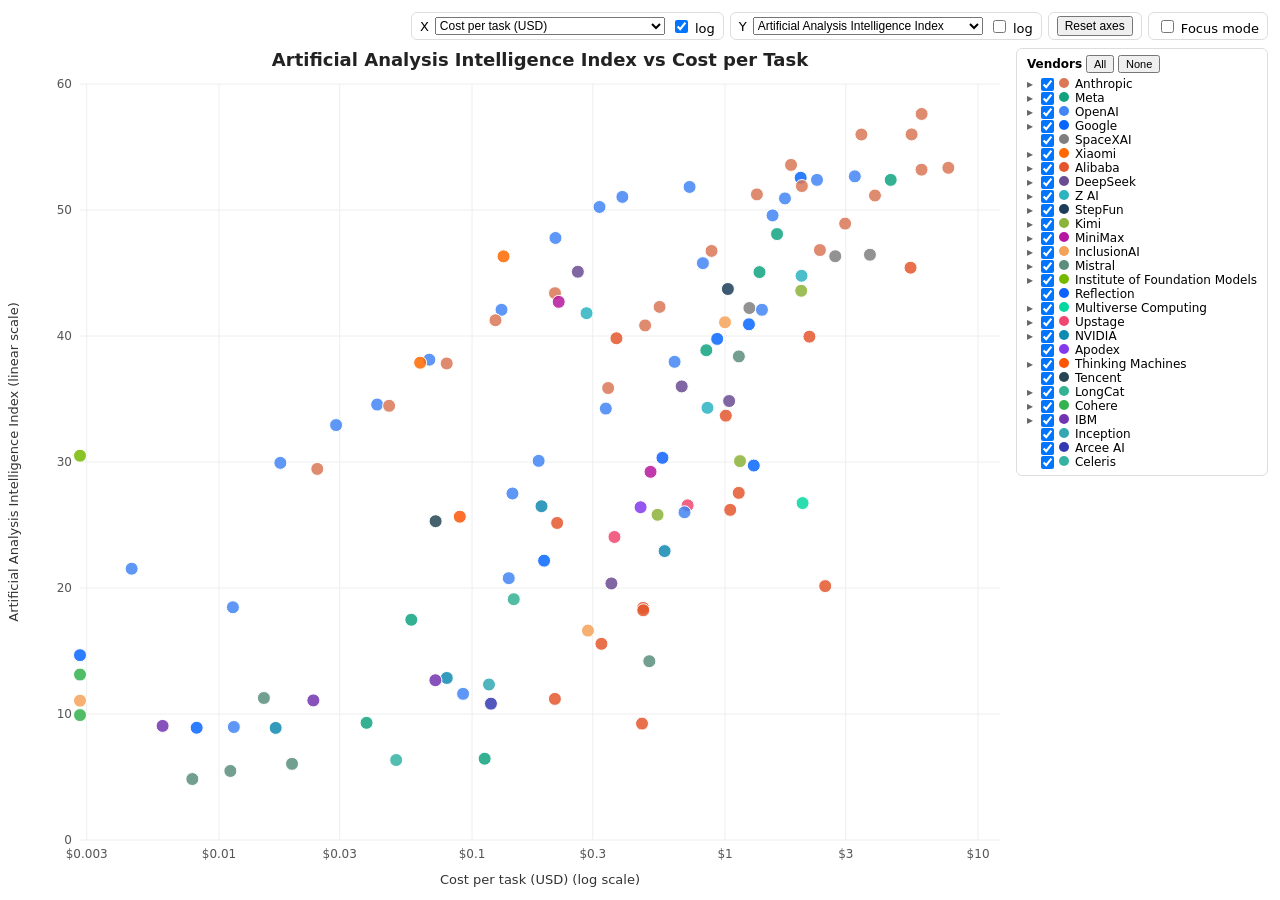
==== intelligence-vs-cost.html @ dbe0ba4b "Initial commit" ====
<!doctype html>
<html lang="en">
<head>
  <meta charset="utf-8">
  <meta name="viewport" content="width=device-width, initial-scale=1">
  <title>AI Model Explorer</title>
  <link rel="stylesheet" href="aa-plot.css">
</head>
<body>
  <!-- Chart (SVG is drawn here by aa-plot.js) -->
  <div id="plot"></div>

  <!-- Hover tooltip -->
  <div id="tip"></div>

  <!-- Vendor / model legend -->
  <div id="leg"></div>

  <!-- Toolbar -->
  <div id="bar">
    <span>
      X <select id="xsel" autocomplete="off"></select>
      <label><input type="checkbox" id="xlog" checked autocomplete="off"> log</label>
    </span>
    <span>
      Y <select id="ysel" autocomplete="off"></select>
      <label><input type="checkbox" id="ylog" autocomplete="off"> log</label>
    </span>
    <span>
      <button id="axreset" title="Reset X/Y to cost (log) vs intelligence">Reset axes</button>
    </span>
    <span>
      <label><input type="checkbox" id="focussw" autocomplete="off"> Focus mode</label>
    </span>
  </div>

  <script src="aa-data.js"></script>
  <script src="aa-plot.js"></script>
</body>
</html>
---- aa-plot.css ----
/* AI Model Explorer – styles */

/* ------------------------------------------------------------------ */
/* Page                                                                */
/* ------------------------------------------------------------------ */

html,
body {
  margin: 0;
  height: 100%;
  overflow: hidden;
  background: #fff;
  font-family: system-ui, sans-serif;
}

/* ------------------------------------------------------------------ */
/* Chart                                                               */
/* ------------------------------------------------------------------ */

#plot {
  position: fixed;
  inset: 0;
}

svg {
  display: block;
  width: 100%;
  height: 100%;
}

.ax text {
  font-size: 12px;
  fill: #555;
}

.grid line {
  stroke: #eee;
}

/* Data point */
.dot {
  stroke: #fff;
  stroke-width: 1;
  cursor: pointer;
}

/* Data point under the cursor (overrides the focus-mode vendor ring) */
.dot.hl {
  stroke: #000 !important;
  stroke-width: 2.5 !important;
}

/* ------------------------------------------------------------------ */
/* Tooltip                                                             */
/* ------------------------------------------------------------------ */

#tip {
  position: fixed;
  display: none;
  max-width: 440px;
  padding: 8px 10px;
  border-radius: 6px;
  background: rgba(20, 20, 20, 0.92);
  color: #fff;
  font-size: 13px;
  line-height: 1.45;
  pointer-events: none;
}

/* ------------------------------------------------------------------ */
/* Toolbar                                                             */
/* ------------------------------------------------------------------ */

#bar {
  position: fixed;
  top: 12px;
  right: 12px;
  display: flex;
  flex-wrap: wrap;
  justify-content: flex-end;
  gap: 6px;
  font-size: 13px;
}

#bar > span {
  display: flex;
  align-items: center;
  gap: 6px;
  padding: 3px 8px;
  border: 1px solid #ddd;
  border-radius: 6px;
  background: #fff;
  white-space: nowrap;
}

#bar label {
  cursor: pointer;
  user-select: none;
}

#bar select {
  max-width: 230px;
  font-size: 12px;
}

#bar button {
  font-size: 12px;
  cursor: pointer;
}

/* ------------------------------------------------------------------ */
/* Legend (top and max-height are set by aa-plot.js)                   */
/* ------------------------------------------------------------------ */

#leg {
  position: fixed;
  top: 56px;
  right: 12px;
  max-width: 260px;
  max-height: 80vh;
  overflow: auto;
  padding: 6px 10px;
  border: 1px solid #ddd;
  border-radius: 6px;
  background: rgba(255, 255, 255, 0.9);
  font-size: 12px;
}

/* Entries without data for the chosen columns */
#leg [hidden] {
  display: none !important;
}

#leg button {
  margin: 0 0 4px;
  padding: 1px 6px;
  font-size: 11px;
  cursor: pointer;
}

#leg label {
  display: block;
  white-space: nowrap;
  cursor: pointer;
}

#leg label.off {
  opacity: 0.4;
}

#leg input {
  margin: 0 5px 0 0;
  vertical-align: middle;
}

/* Color swatch */
#leg i {
  display: inline-block;
  width: 10px;
  height: 10px;
  margin-right: 6px;
  border-radius: 50%;
}

/* Vendor row */
#leg .vend {
  white-space: nowrap;
}

#leg .vend > label {
  display: inline;
}

#leg .vend.off > label {
  opacity: 0.4;
}

/* Expand/collapse arrow */
#leg .tg {
  display: inline-block;
  width: 14px;
  color: #666;
  cursor: pointer;
}

/* Model family list under a vendor */
#leg .fams {
  margin: 1px 0 4px 30px;
  font-size: 11px;
}

#leg .fams label.off {
  opacity: 0.4;
}

/* Family color swatch (shown in focus mode) */
#leg .fs {
  width: 9px;
  height: 9px;
  margin-right: 4px;
}
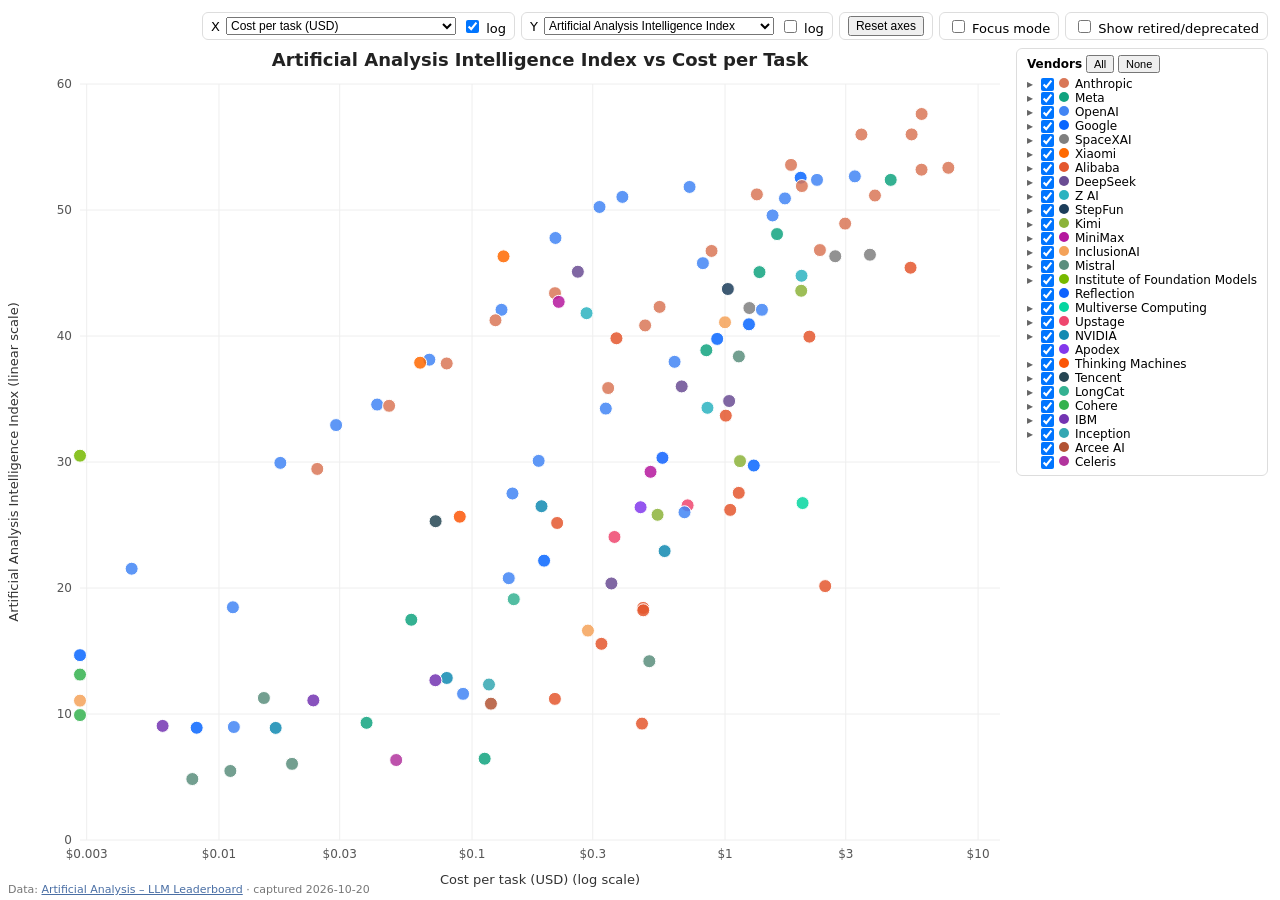
==== commit 086b3e95: "Keep deprecated and retired models, add data source note and docs - refresh_aa_data.py merges into a" ====
--- a/intelligence-vs-cost.html
+++ b/intelligence-vs-cost.html
@@ -16,6 +16,9 @@
   <!-- Vendor / model legend -->
   <div id="leg"></div>
 
+  <!-- Data source note (filled by aa-plot.js from AA_DATA) -->
+  <div id="src"></div>
+
   <!-- Toolbar -->
   <div id="bar">
     <span>
@@ -32,6 +35,9 @@
     <span>
       <label><input type="checkbox" id="focussw" autocomplete="off"> Focus mode</label>
     </span>
+    <span>
+      <label title="Include models the leaderboard deprecated or no longer lists (shown hollow, with their last known values)"><input type="checkbox" id="oldsw" autocomplete="off"> Show retired/deprecated</label>
+    </span>
   </div>
 
   <script src="aa-data.js"></script>
--- a/aa-plot.css
+++ b/aa-plot.css
@@ -42,6 +42,13 @@
   stroke: #fff;
   stroke-width: 1;
   cursor: pointer;
+}
+
+/* Retired or deprecated model: hollow, dashed outline */
+.dot.old {
+  fill-opacity: 0.25;
+  stroke-dasharray: 2 1.5;
+  stroke-width: 1.5;
 }
 
 /* Data point under the cursor (overrides the focus-mode vendor ring) */
@@ -67,8 +74,29 @@
   pointer-events: none;
 }
 
-/* ------------------------------------------------------------------ */
-/* Toolbar                                                             */
+/* Caveat for retired or deprecated models */
+#tip .caveat {
+  color: #ffb454;
+}
+
+/* ------------------------------------------------------------------ */
+/* Data source note                                                    */
+/* ------------------------------------------------------------------ */
+
+#src {
+  position: fixed;
+  left: 8px;
+  bottom: 4px;
+  font-size: 11px;
+  color: #777;
+}
+
+#src a {
+  color: #4a6fa5;
+}
+
+/* ------------------------------------------------------------------ */
+/* Toolbar                                                           */
 /* ------------------------------------------------------------------ */
 
 #bar {
